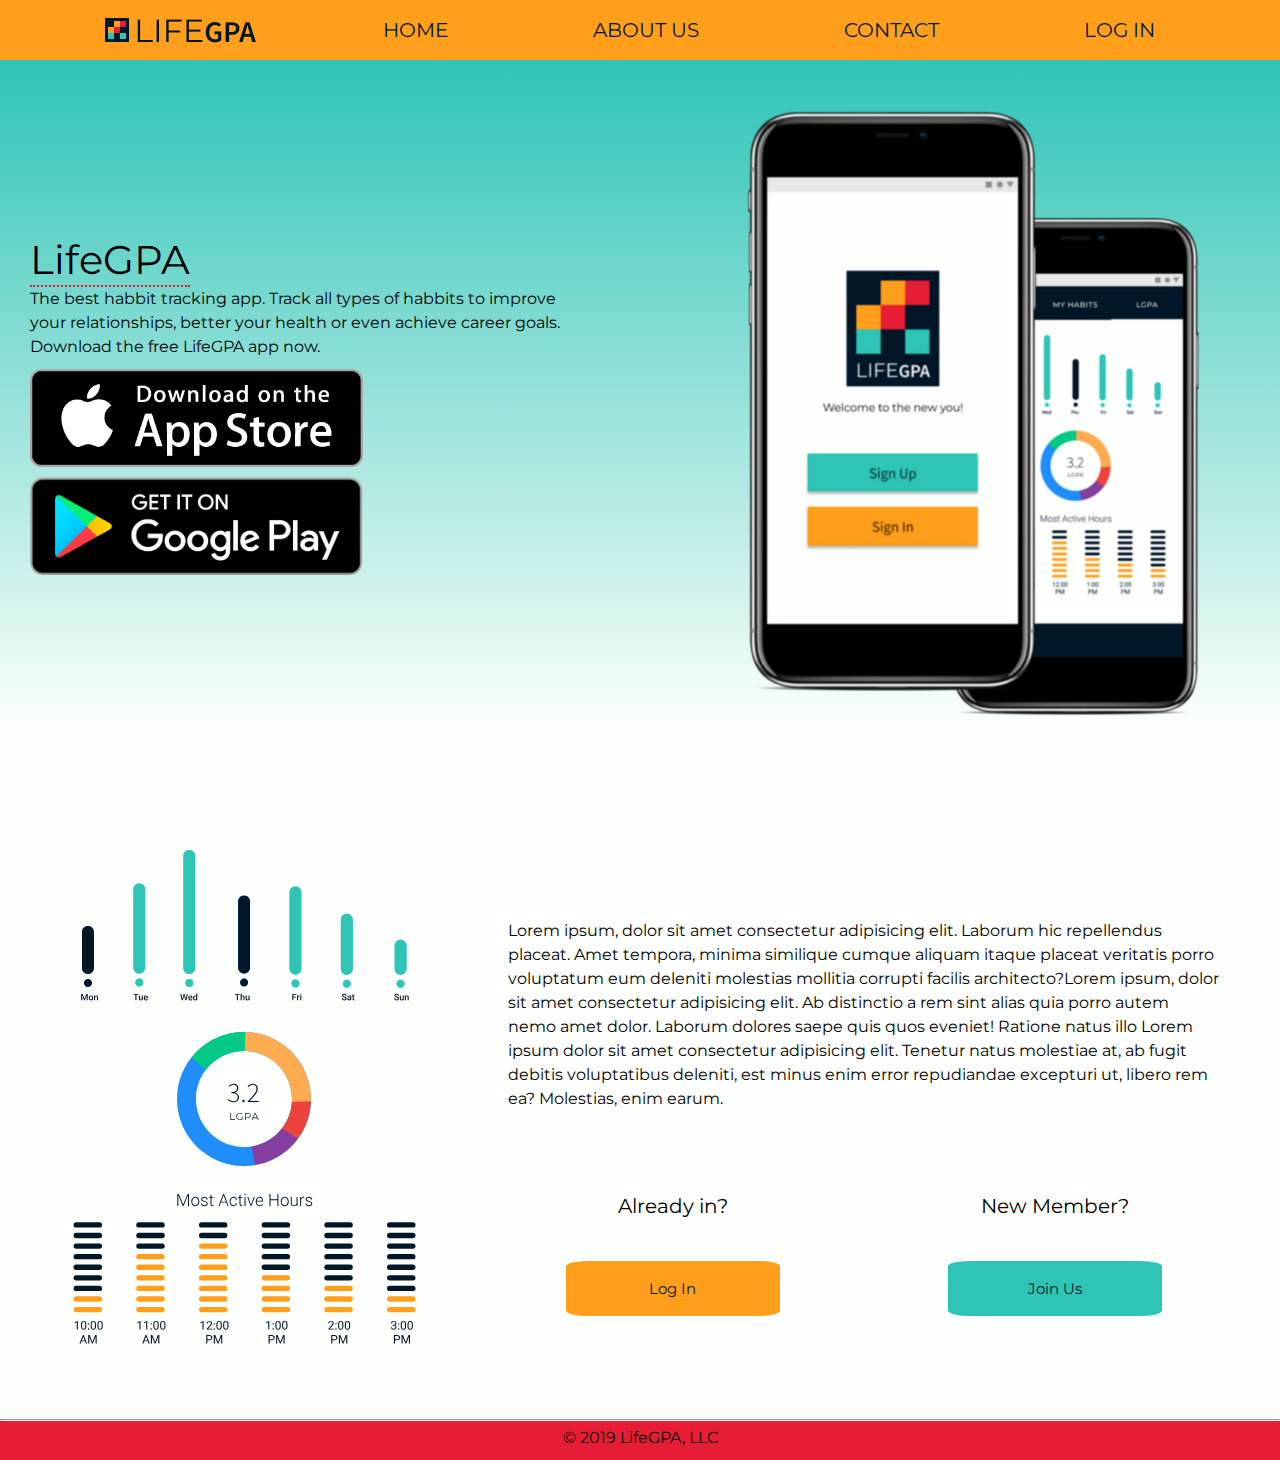
==== index.html @ 0ab8e8c6 "Updating Chages Day 2" ====
<!doctype html>

<html lang="en">
<head>
  <meta charset="utf-8">
  <link rel="stylesheet" href="animate.css"> 
  <!-- animation -->

  <title>LifeGPA</title>

  <link href="https://fonts.googleapis.com/css?family=Montserrat|Source+Sans+Pro&display=swap" rel="stylesheet">
  <link href="css/index.css" rel="stylesheet">

  <!--[if lt IE 9]>
    <script src="https://cdnjs.cloudflare.com/ajax/libs/html5shiv/3.7.3/html5shiv.js"></script>
  <![endif]-->
</head>
<body>
    <header>
        <nav>
            <div class="navBarItems">
                <img src = "design files/img/lifeGPALogoInline.png" alt="Life GPA logo in Nav Bar" class="navItem">
                <a href="#home" alt="Home Button" class="navItem">HOME</a>
                <a href="/about.html" alt="About Button" class="navItem">ABOUT US</a>
                <a href="#contact"alt="Contact Button" class="navItem">CONTACT</a>
                <a href="log in" alt="Log In Button" class="navItem">LOG IN</a>
            </div>
        </nav>
            
    </header>

    <section class="topSection">
        <div class="leftColumn">
            <h1 class="animated slideInLeft">
                LifeGPA
            </h1>
            <p class="animated slideInLeft">
            The best habbit tracking app. Track all types of habbits to improve your relationships, better your health or even achieve career goals. Download the free LifeGPA app now.
            </p>
            <img src="design files/img/LifeGPA+button-appstore.png" class="appIcons" alt="download from apple app store">
            <img src="design files/img/googlePlay.png" class="appIcons" alt="download from play store">
        </div>
        <div class="rightColumn">
            
            <img src="design files/img/doublePhone.png" alt="iPhone Screen with App Displayed">
        </div>

    </section>
    <section class="midSection">
        <img src="design files/img/graphsAllThree.svg" alt="bar graph info">
       <div class="midSectionInfo"> <p class="animated slideInRight">Lorem ipsum, dolor sit amet consectetur adipisicing elit. Laborum hic repellendus placeat. Amet tempora, minima similique cumque aliquam itaque placeat veritatis porro voluptatum eum deleniti molestias mollitia corrupti facilis architecto?Lorem ipsum, dolor sit amet consectetur adipisicing elit. Ab distinctio a rem sint alias quia porro autem nemo amet dolor. Laborum dolores saepe quis quos eveniet! Ratione natus illo Lorem ipsum dolor sit amet consectetur adipisicing elit. Tenetur natus molestiae at, ab fugit debitis voluptatibus deleniti, est minus enim error repudiandae excepturi ut, libero rem ea? Molestias, enim earum.</p>
        <div class="midSectionButtons">
            <div class="midSectionLogIn">
            <p>Already in?</p>
            <a href="Log In" alt="Log In Button" class="midSectionLogIn">Log In</a>
        </div><!-- //closes midSection Log In Button -->
        <div class="midSectionSignUp">
                <p>New Member?</p>
                <a href="#signUp" alt="Sign Up Button" class="midSectionSignUp">Join Us</a>
            </div><!-- //closes midSection Sign Up Button -->
    </div> <!-- closes midSection Buttons-->
    </div> <!--Closes midsection info-->
        
    </section><!--closes midsection-->
    </body>
    <footer>
        <hr>
        <p>© 2019 LifeGPA, LLC</p>
    </footer>
---- css/index.css ----
/* http://meyerweb.com/eric/tools/css/reset/ 
   v2.0 | 20110126
   License: none (public domain)
*/
html,
body,
div,
span,
applet,
object,
iframe,
h1,
h2,
h3,
h4,
h5,
h6,
p,
blockquote,
pre,
a,
abbr,
acronym,
address,
big,
cite,
code,
del,
dfn,
em,
img,
ins,
kbd,
q,
s,
samp,
small,
strike,
strong,
sub,
sup,
tt,
var,
b,
u,
i,
center,
dl,
dt,
dd,
ol,
ul,
li,
fieldset,
form,
label,
legend,
table,
caption,
tbody,
tfoot,
thead,
tr,
th,
td,
article,
aside,
canvas,
details,
embed,
figure,
figcaption,
footer,
header,
hgroup,
menu,
nav,
output,
ruby,
section,
summary,
time,
mark,
audio,
video {
  margin: 0;
  padding: 0;
  border: 0;
  font-size: 100%;
  font: inherit;
  vertical-align: baseline;
}
/* HTML5 display-role reset for older browsers */
article,
aside,
details,
figcaption,
figure,
footer,
header,
hgroup,
menu,
nav,
section {
  display: block;
}
body {
  line-height: 1;
}
ol,
ul {
  list-style: none;
}
blockquote,
q {
  quotes: none;
}
blockquote:before,
blockquote:after,
q:before,
q:after {
  content: '';
  content: none;
}
table {
  border-collapse: collapse;
  border-spacing: 0;
}
* {
  box-sizing: border-box;
}
html {
  font-size: 62.5%;
}
html,
body {
  font-family: 'Roboto', sans-serif;
}
h1,
h2,
h3,
h4,
h5 {
  font-family: 'Indie Flower', cursive;
}
h1 {
  font-size: 4rem;
}
h2 {
  font-size: 3.2rem;
  padding-bottom: 10px;
}
h4 {
  font-size: 2.5rem;
  padding-bottom: 10px;
}
p {
  line-height: 1.5;
  font-size: 1.6rem;
  padding-bottom: 10px;
}
img {
  max-width: 100%;
  height: auto;
}
.container {
  max-width: 800px;
  width: 100%;
  margin: 0 auto;
}
.navBarItems {
  display: flex;
  justify-content: space-evenly;
  align-items: center;
  font-family: 'Montserrat', sans-serif;
  font-size: 2em;
  background-color: #ff9f1c;
}
.navBarItems a:hover {
  background-color: #2EC4B6;
}
@media (max-width: 650px) {
  .navBarItems {
    display: flex;
    flex-direction: column;
    justify-content: space-around;
    text-align: justify;
    width: 100%;
    border-bottom: 2px solid #011627;
  }
}
a {
  text-decoration: none;
  padding: 20px;
  color: #011627;
}
@media (max-width: 500px) {
  a {
    border-bottom: 0px;
    border-right: 0px;
    padding: 5px;
  }
}
footer {
  background-color: #E71d36;
  text-align: center;
}
body {
  background-color: #fdfffc;
  font-family: 'Montserrat', sans-serif;
}
h1 {
  font-family: 'Montserrat', sans-serif;
  text-align: left;
  border-bottom: 2px dotted #E71d36;
}
.topSection {
  padding-top: 30px;
  display: flex;
  flex-direction: row;
  align-items: center;
  justify-content: space-between;
  background-image: linear-gradient(to bottom, #2EC4B6, #fdfffc);
}
@media (max-width: 500px) {
  .topSection {
    display: flex;
    flex-direction: column;
    align-items: center;
  }
}
.topSection .leftColumn {
  display: flex;
  flex-direction: column;
  justify-content: space-around;
  align-items: flex-start;
  width: 48%;
  padding: 30px;
  line-height: 5em;
}
@media (max-width: 500px) {
  .topSection .leftColumn {
    display: flex;
    flex-direction: column;
    justify-content: space-around;
    text-align: justify;
    width: 80%;
  }
}
.leftColumn {
  display: flex;
  flex-direction: column;
  align-items: center;
  justify-content: space-between;
}
.topSection .rightColumn {
  display: flex;
  flex-direction: column;
  justify-content: space-between;
  width: 50%;
}
@media (max-width: 500px) {
  .topSection .rightColumn {
    display: none;
  }
}
.appIcons {
  width: 60%;
  margin-bottom: 10px;
}
.midSection {
  display: flex;
  align-items: center;
  padding: 20px;
  margin-top: 50px;
}
@media (max-width: 500px) {
  .midSection {
    display: flex;
    flex-direction: column;
  }
}
.midSection p {
  padding: 4rem;
}
.midSection img {
  padding: 5rem;
}
@media (max-width: 800px) {
  .midSection img {
    display: none;
  }
}
.midSectionButtons {
  display: flex;
  justify-content: space-evenly;
  align-items: center;
}
.midSectionLogIn {
  border-radius: 10%;
  display: flex;
  justify-content: space-evenly;
  flex-direction: column;
  align-items: center;
  width: 45%;
}
.midSectionLogIn a {
  width: 60%;
  background-color: #ff9f1c;
  font-size: 1.5rem;
  font-family: 'Montserrat', sans-serif;
}
.midSectionLogIn p {
  font-size: 2rem;
}
.midSectionSignUp {
  border-radius: 10%;
  display: flex;
  justify-content: space-evenly;
  flex-direction: column;
  align-items: center;
  width: 45%;
}
.midSectionSignUp a {
  width: 60%;
  background-color: #2EC4B6;
  font-size: 1.5rem;
  font-family: 'Montserrat', sans-serif;
}
.midSectionSignUp p {
  font-size: 2rem;
}
.aboutBody {
  background-image: linear-gradient(to left, #2EC4B6, #fdfffc);
}
h1 {
  text-align: center;
}
.topAboutImage img {
  width: 100%;
  opacity: 0.7;
  margin-bottom: 50px;
  box-shadow: 0 4px 8px 0 rgba(0, 0, 0, 0.2), 0 6px 20px 0 rgba(0, 0, 0, 0.19);
}
@media (max-width: 500px) {
  .topAboutImage img {
    display: none;
  }
}
.aboutMainSection {
  display: flex;
  justify-content: space-around;
  align-items: top;
  padding: 40px;
}
@media (max-width: 500px) {
  .aboutMainSection {
    width: 100%;
    display: flex;
    flex-direction: column;
  }
}
.aboutMainSection .aboutMainLeftColumn {
  padding-right: 10px;
  width: 30%;
}
@media (max-width: 500px) {
  .aboutMainSection .aboutMainLeftColumn {
    display: flex;
    flex-direction: column;
    width: 100%;
    text-align: center;
  }
}
.aboutMainSection .aboutMainLeftColumn .aboutMainImageGraph1 {
  padding-top: 9rem;
}
@media (max-width: 800px) {
  .aboutMainSection .aboutMainLeftColumn .aboutMainImageGraph1 {
    display: none;
  }
}
.aboutMainSection .aboutMainLeftColumn .aboutMainImageGraph2 {
  padding-top: 9rem;
}
@media (max-width: 800px) {
  .aboutMainSection .aboutMainLeftColumn .aboutMainImageGraph2 {
    display: none;
  }
}
.aboutMainSection .aboutMainRightColumn {
  text-align: right;
  padding-left: 5rem;
  padding-top: 40px;
  width: 60%;
}
@media (max-width: 500px) {
  .aboutMainSection .aboutMainRightColumn {
    display: flex;
    flex-direction: column;
    width: 100%;
    text-align: justify;
    padding-top: 2rem;
    padding-left: 0rem;
  }
}
.aboutMainSection .aboutMainRightColumn p {
  padding-bottom: 5rem;
}
.aboutMainSection .aboutMainRightColumn .aboutAppButtons {
  display: flex;
  justify-content: space-between;
  align-items: center;
}
@media (max-width: 500px) {
  .aboutMainSection .aboutMainRightColumn .aboutAppButtons {
    display: flex;
    flex-direction: column;
    justify-content: space-between;
    align-items: center;
  }
}
.aboutMainSection .aboutMainRightColumn .aboutAppButtons img {
  padding-right: 40px;
  width: 40%;
}
@media (max-width: 500px) {
  .aboutMainSection .aboutMainRightColumn .aboutAppButtons img {
    display: flex;
    flex-direction: column;
    width: 100%;
    padding: 0px;
  }
}
.h1Meet {
  text-align: right;
  width: 100%;
  padding-right: 40px;
  border-bottom: 2px dotted #E71d36;
}
.meetTheTeam {
  display: flex;
  justify-content: space-between;
  align-items: center;
  flex-direction: column;
  padding: 40px;
}
.row1 {
  padding-top: 40px;
  display: flex;
  justify-content: space-around;
  align-items: flex-start;
}
@media (max-width: 500px) {
  .row1 {
    display: flex;
    flex-direction: column;
    justify-content: space-between;
    align-items: center;
  }
}
.row1 .teammate {
  display: flex;
  justify-content: space-between;
  align-items: center;
  flex-direction: column;
}
.row1 .teammate img {
  width: 250px;
  box-shadow: 0 4px 8px 0 rgba(0, 0, 0, 0.2), 0 6px 20px 0 rgba(0, 0, 0, 0.19);
  border-radius: 2%;
}
.row1 .teammate a {
  font-size: 1.5rem;
  background-color: #ff9f1c;
  border-radius: 5px;
  margin-top: 10px;
  box-shadow: 0 4px 8px 0 rgba(0, 0, 0, 0.2), 0 6px 20px 0 rgba(0, 0, 0, 0.19);
}
.row1 .teammate a:hover {
  opacity: 0.7;
  background-color: #E71d36;
}
.row1 .teammate p {
  width: 90%;
  text-align: justify;
  padding-top: 10px;
}
@media (max-width: 500px) {
  .row1 .teammate p {
    display: flex;
    flex-direction: column;
    justify-content: space-between;
    align-items: center;
    width: 100%;
    text-align: justify;
  }
}
.row2 {
  display: flex;
  justify-content: space-around;
  align-items: flex-start;
}
@media (max-width: 500px) {
  .row2 {
    display: flex;
    flex-direction: column;
    justify-content: space-between;
    align-items: center;
  }
}
.row2 .teammate {
  display: flex;
  justify-content: space-between;
  align-items: center;
  flex-direction: column;
}
.row2 .teammate img {
  width: 250px;
  box-shadow: 0 4px 8px 0 rgba(0, 0, 0, 0.2), 0 6px 20px 0 rgba(0, 0, 0, 0.19);
  border-radius: 2%;
}
.row2 .teammate a {
  font-size: 1.5rem;
  background-color: #ff9f1c;
  border-radius: 5px;
  margin-top: 10px;
  box-shadow: 0 4px 8px 0 rgba(0, 0, 0, 0.2), 0 6px 20px 0 rgba(0, 0, 0, 0.19);
}
.row2 .teammate a:hover {
  opacity: 0.7;
  background-color: #E71d36;
}
.row2 .teammate p {
  width: 90%;
  text-align: justify;
  padding-top: 10px;
}
@media (max-width: 500px) {
  .row2 .teammate p {
    display: flex;
    flex-direction: column;
    justify-content: space-between;
    align-items: center;
    width: 100%;
    text-align: justify;
  }
}
.row3 {
  display: flex;
  justify-content: space-around;
  align-items: flex-start;
}
@media (max-width: 500px) {
  .row3 {
    display: flex;
    flex-direction: column;
    justify-content: space-between;
    align-items: center;
  }
}
.row3 .teammate {
  display: flex;
  justify-content: space-between;
  align-items: center;
  flex-direction: column;
}
.row3 .teammate img {
  width: 250px;
  box-shadow: 0 4px 8px 0 rgba(0, 0, 0, 0.2), 0 6px 20px 0 rgba(0, 0, 0, 0.19);
  border-radius: 2%;
}
.row3 .teammate a {
  font-size: 1.5rem;
  background-color: #ff9f1c;
  border-radius: 5px;
  margin-top: 10px;
  box-shadow: 0 4px 8px 0 rgba(0, 0, 0, 0.2), 0 6px 20px 0 rgba(0, 0, 0, 0.19);
}
.row3 .teammate a:hover {
  opacity: 0.7;
  background-color: #E71d36;
}
.row3 .teammate p {
  width: 90%;
  padding-top: 10px;
  text-align: justify;
}
@media (max-width: 500px) {
  .row3 .teammate p {
    display: flex;
    flex-direction: column;
    justify-content: space-between;
    align-items: center;
    width: 100%;
    text-align: justify;
  }
}
.row4 {
  display: flex;
  justify-content: space-around;
  align-items: flex-start;
}
@media (max-width: 500px) {
  .row4 {
    display: flex;
    flex-direction: column;
    justify-content: space-between;
    align-items: center;
  }
}
.row4 .teammate {
  display: flex;
  justify-content: space-between;
  align-items: center;
  flex-direction: column;
}
.row4 .teammate img {
  width: 250px;
  border-radius: 2%;
  box-shadow: 0 4px 8px 0 rgba(0, 0, 0, 0.2), 0 6px 20px 0 rgba(0, 0, 0, 0.19);
}
.row4 .teammate a {
  font-size: 1.5rem;
  background-color: #ff9f1c;
  border-radius: 5px;
  margin-top: 10px;
  box-shadow: 0 4px 8px 0 rgba(0, 0, 0, 0.2), 0 6px 20px 0 rgba(0, 0, 0, 0.19);
}
.row4 .teammate a:hover {
  opacity: 0.7;
  background-color: #E71d36;
}
.row4 .teammate p {
  width: 90%;
  text-align: justify;
  padding-top: 10px;
}
@media (max-width: 500px) {
  .row4 .teammate p {
    display: flex;
    flex-direction: column;
    justify-content: space-between;
    align-items: center;
    width: 100%;
    text-align: justify;
  }
}
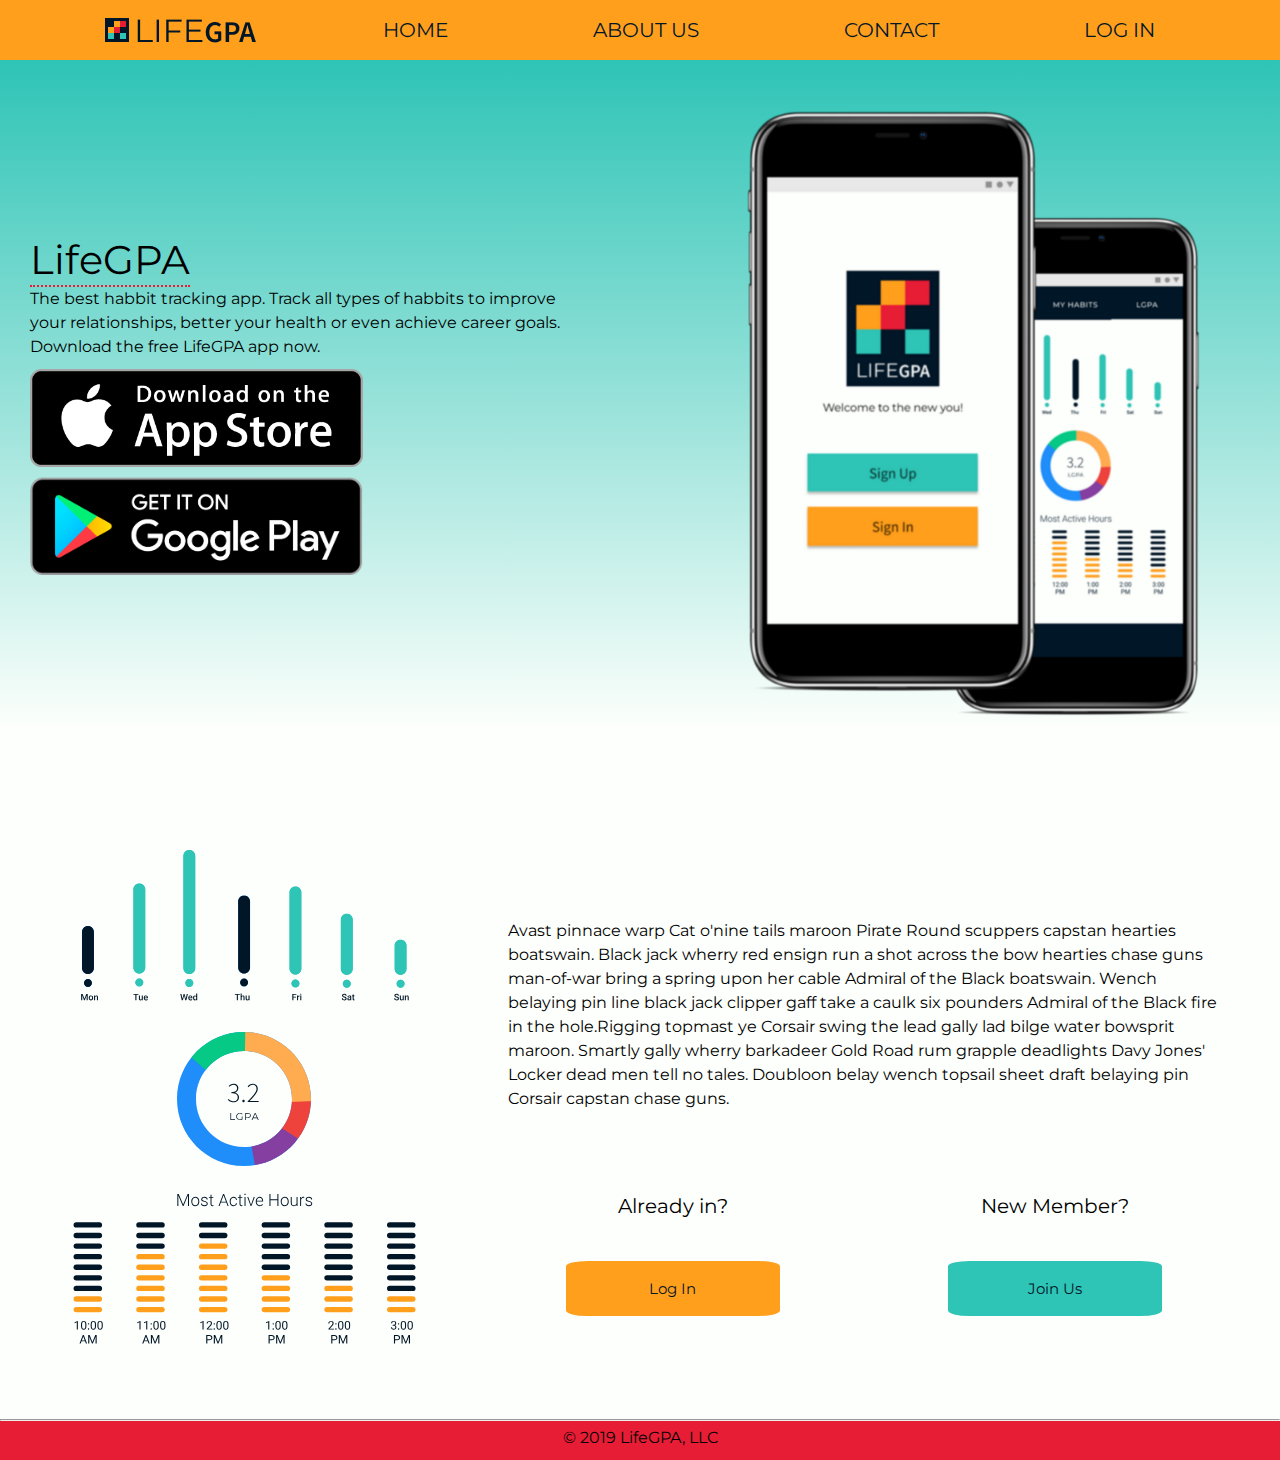
==== commit 7a7bcb25: "Updating" ====
--- a/index.html
+++ b/index.html
@@ -3,7 +3,7 @@
 <html lang="en">
 <head>
   <meta charset="utf-8">
-  <link rel="stylesheet" href="animate.css"> 
+  <link rel="stylesheet" href="css/animate.css"> 
   <!-- animation -->
 
   <title>LifeGPA</title>
@@ -15,7 +15,7 @@
     <script src="https://cdnjs.cloudflare.com/ajax/libs/html5shiv/3.7.3/html5shiv.js"></script>
   <![endif]-->
 </head>
-<body>
+<body class="homeBody">
     <header>
         <nav>
             <div class="navBarItems">
@@ -48,7 +48,7 @@
     </section>
     <section class="midSection">
         <img src="design files/img/graphsAllThree.svg" alt="bar graph info">
-       <div class="midSectionInfo"> <p class="animated slideInRight">Lorem ipsum, dolor sit amet consectetur adipisicing elit. Laborum hic repellendus placeat. Amet tempora, minima similique cumque aliquam itaque placeat veritatis porro voluptatum eum deleniti molestias mollitia corrupti facilis architecto?Lorem ipsum, dolor sit amet consectetur adipisicing elit. Ab distinctio a rem sint alias quia porro autem nemo amet dolor. Laborum dolores saepe quis quos eveniet! Ratione natus illo Lorem ipsum dolor sit amet consectetur adipisicing elit. Tenetur natus molestiae at, ab fugit debitis voluptatibus deleniti, est minus enim error repudiandae excepturi ut, libero rem ea? Molestias, enim earum.</p>
+       <div class="midSectionInfo"> <p class="animated slideInRight">Avast pinnace warp Cat o'nine tails maroon Pirate Round scuppers capstan hearties boatswain. Black jack wherry red ensign run a shot across the bow hearties chase guns man-of-war bring a spring upon her cable Admiral of the Black boatswain. Wench belaying pin line black jack clipper gaff take a caulk six pounders Admiral of the Black fire in the hole.Rigging topmast ye Corsair swing the lead gally lad bilge water bowsprit maroon. Smartly gally wherry barkadeer Gold Road rum grapple deadlights Davy Jones' Locker dead men tell no tales. Doubloon belay wench topsail sheet draft belaying pin Corsair capstan chase guns.</p>
         <div class="midSectionButtons">
             <div class="midSectionLogIn">
             <p>Already in?</p>
--- a/css/index.css
+++ b/css/index.css
@@ -175,6 +175,8 @@
   font-family: 'Montserrat', sans-serif;
   font-size: 2em;
   background-color: #ff9f1c;
+  border-bottom: 0px;
+  border-right: 0px;
 }
 .navBarItems a:hover {
   background-color: #2EC4B6;
@@ -187,14 +189,18 @@
     text-align: justify;
     width: 100%;
     border-bottom: 2px solid #011627;
+    border-bottom: 0px;
+    border-right: 0px;
   }
 }
 a {
   text-decoration: none;
   padding: 20px;
   color: #011627;
-}
-@media (max-width: 500px) {
+  border-bottom: 0px;
+  border-right: 0px;
+}
+@media (max-width: 650px) {
   a {
     border-bottom: 0px;
     border-right: 0px;
@@ -496,10 +502,25 @@
     text-align: justify;
   }
 }
+.row1 .lindsey,
+.row1 .krishan,
+.row1 .tim,
+.row1 .adam,
+.row1 .blaine,
+.row1 .christian,
+.row1 .mario,
+.row1 .marco {
+  margin: 15px;
+}
 .row2 {
   display: flex;
   justify-content: space-around;
   align-items: flex-start;
+}
+.row2 .christian,
+.row2 .mario,
+.row2 .marco {
+  margin: 15px;
 }
 @media (max-width: 500px) {
   .row2 {
@@ -551,6 +572,11 @@
   justify-content: space-around;
   align-items: flex-start;
 }
+.row3 .adam,
+.row3 .blaine,
+.row3 .marco {
+  margin: 15px;
+}
 @media (max-width: 500px) {
   .row3 {
     display: flex;
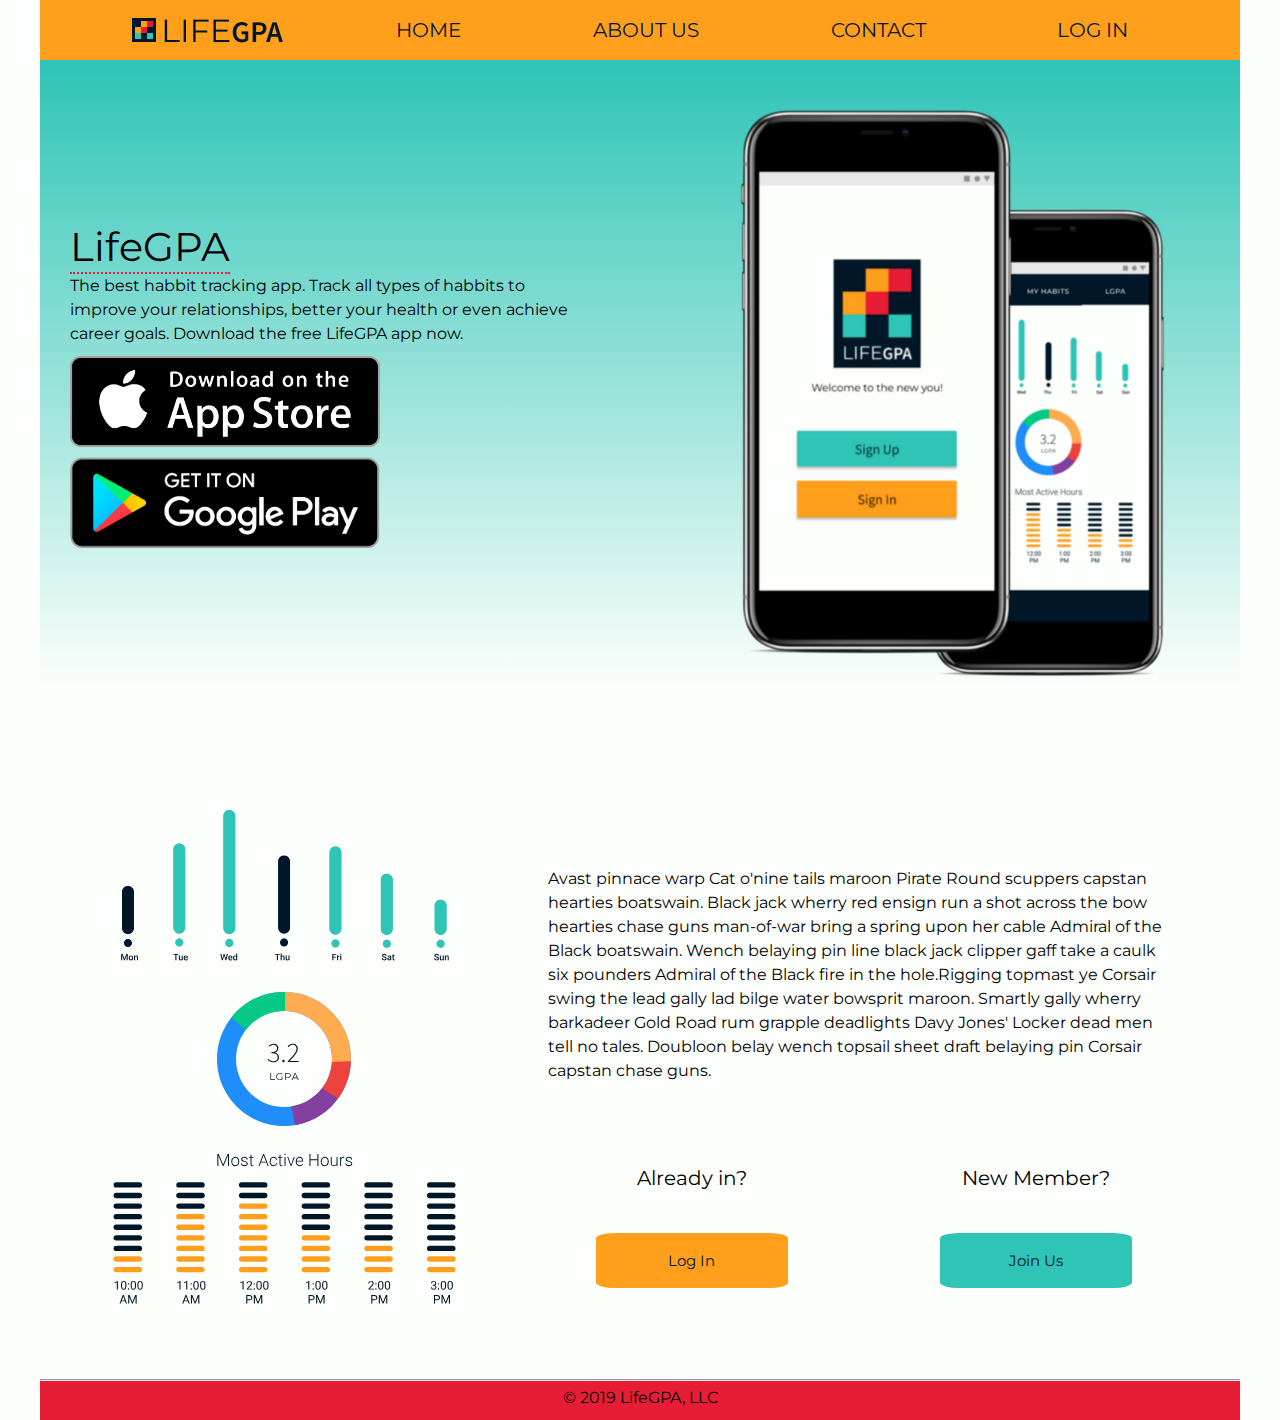
==== commit c37ef6d6: "sizing fixes" ====
--- a/index.html
+++ b/index.html
@@ -15,7 +15,7 @@
     <script src="https://cdnjs.cloudflare.com/ajax/libs/html5shiv/3.7.3/html5shiv.js"></script>
   <![endif]-->
 </head>
-<body class="homeBody">
+<body class="container homeBody">
     <header>
         <nav>
             <div class="navBarItems">
@@ -62,8 +62,8 @@
     </div> <!--Closes midsection info-->
         
     </section><!--closes midsection-->
-    </body>
+
     <footer>
         <hr>
         <p>© 2019 LifeGPA, LLC</p>
-    </footer>
+    </footer>    </body>
--- a/css/index.css
+++ b/css/index.css
@@ -163,11 +163,13 @@
   max-width: 100%;
   height: auto;
 }
+
 .container {
-  max-width: 800px;
+  max-width: 1200px;
   width: 100%;
   margin: 0 auto;
 }
+
 .navBarItems {
   display: flex;
   justify-content: space-evenly;
@@ -339,6 +341,7 @@
 .aboutBody {
   background-image: linear-gradient(to left, #2EC4B6, #fdfffc);
 }
+
 h1 {
   text-align: center;
 }
@@ -442,15 +445,17 @@
   text-align: right;
   width: 100%;
   padding-right: 40px;
+  margin-bottom: 40px;
   border-bottom: 2px dotted #E71d36;
 }
 .meetTheTeam {
   display: flex;
-  justify-content: space-between;
-  align-items: center;
-  flex-direction: column;
-  padding: 40px;
-}
+  justify-content: space-evenly;
+  align-items: center;
+}
+.meetTheTeam h1{
+    margin-bottom: 40px;
+  }
 .row1 {
   padding-top: 40px;
   display: flex;
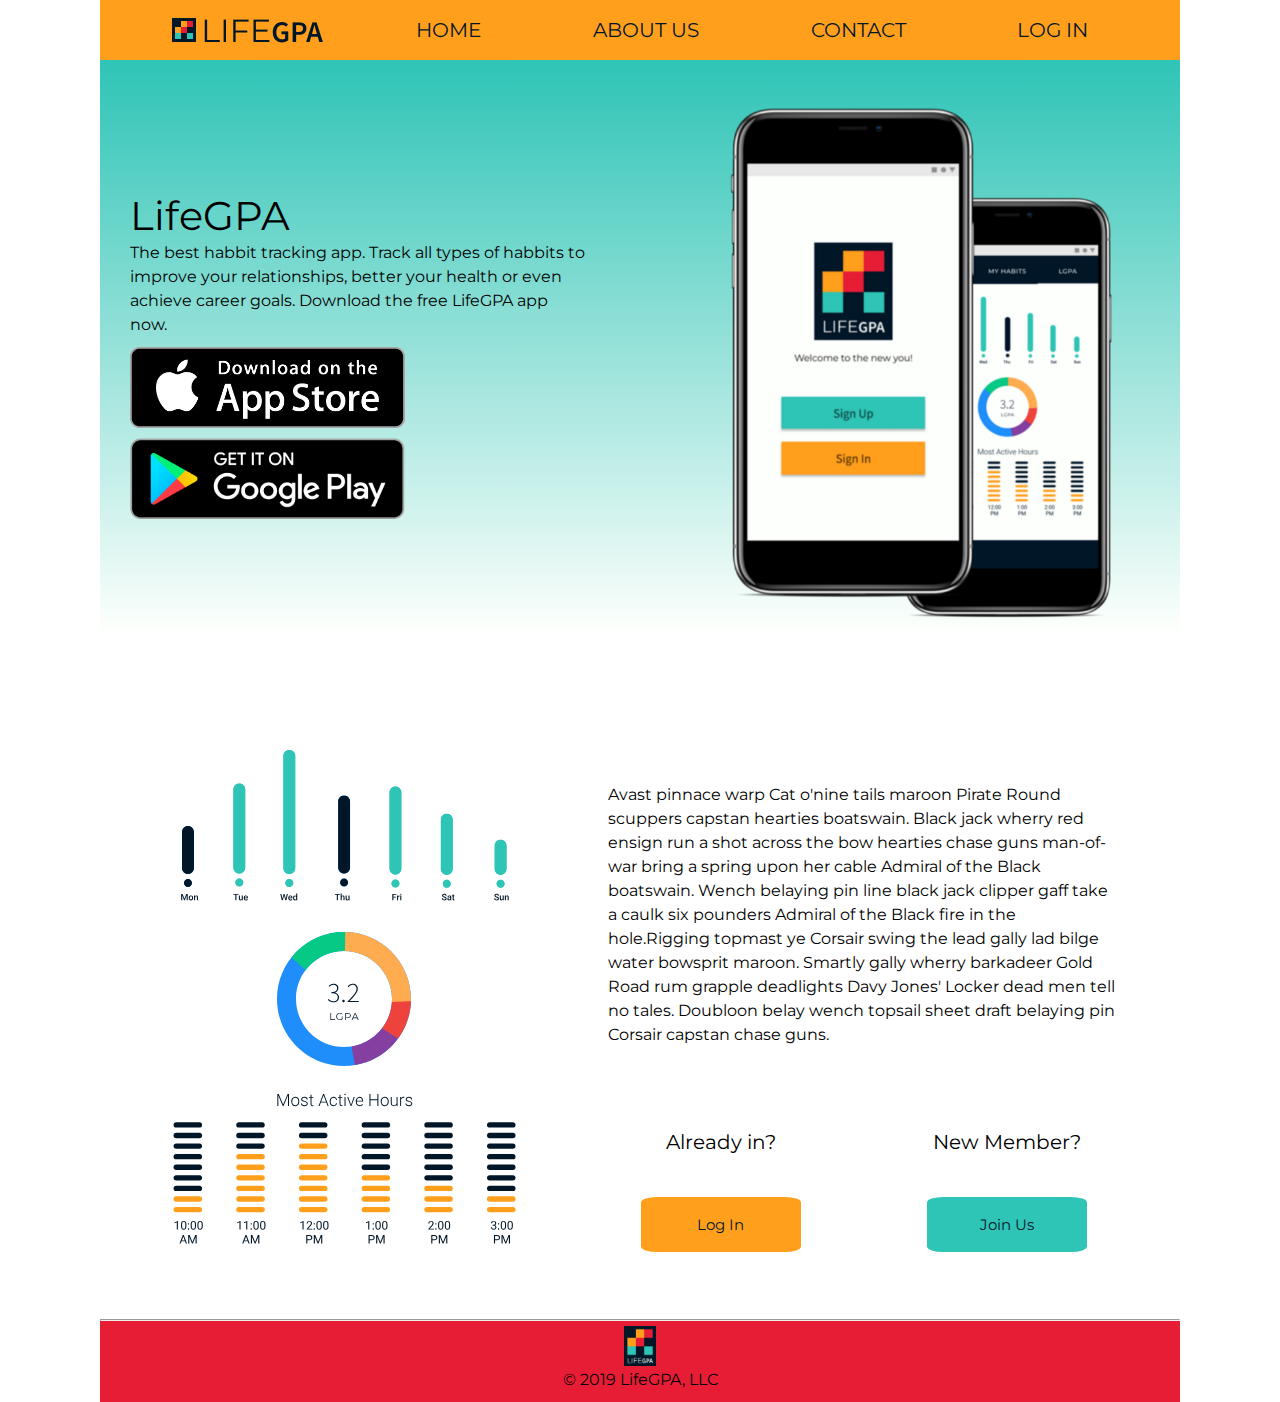
==== commit 913d7e90: "cleaned up css code and added logo to footer, fixed padding on mobile" ====
--- a/index.html
+++ b/index.html
@@ -65,5 +65,7 @@
 
     <footer>
         <hr>
+        <img src="design files/img/LifeGPA+Logo+Block+w+Text.png" class="footerImg" alt="lifeGPA logo">
         <p>© 2019 LifeGPA, LLC</p>
+
     </footer>    </body>
--- a/css/index.css
+++ b/css/index.css
@@ -163,13 +163,11 @@
   max-width: 100%;
   height: auto;
 }
-
 .container {
-  max-width: 1200px;
+  max-width: 800px;
   width: 100%;
   margin: 0 auto;
 }
-
 .navBarItems {
   display: flex;
   justify-content: space-evenly;
@@ -213,14 +211,15 @@
   background-color: #E71d36;
   text-align: center;
 }
+footer .footerImg {
+  width: 3%;
+}
 body {
-  background-color: #fdfffc;
   font-family: 'Montserrat', sans-serif;
 }
 h1 {
   font-family: 'Montserrat', sans-serif;
   text-align: left;
-  border-bottom: 2px dotted #E71d36;
 }
 .topSection {
   padding-top: 30px;
@@ -341,7 +340,6 @@
 .aboutBody {
   background-image: linear-gradient(to left, #2EC4B6, #fdfffc);
 }
-
 h1 {
   text-align: center;
 }
@@ -362,11 +360,13 @@
   align-items: top;
   padding: 40px;
 }
-@media (max-width: 500px) {
+@media (max-width: 800px) {
   .aboutMainSection {
     width: 100%;
     display: flex;
     flex-direction: column;
+    align-items: center;
+    text-align: justify;
   }
 }
 .aboutMainSection .aboutMainLeftColumn {
@@ -405,12 +405,18 @@
 }
 @media (max-width: 500px) {
   .aboutMainSection .aboutMainRightColumn {
+    width: 48%;
+  }
+}
+@media (max-width: 800px) {
+  .aboutMainSection .aboutMainRightColumn {
     display: flex;
     flex-direction: column;
     width: 100%;
     text-align: justify;
     padding-top: 2rem;
     padding-left: 0rem;
+    align-items: center;
   }
 }
 .aboutMainSection .aboutMainRightColumn p {
@@ -427,6 +433,7 @@
     flex-direction: column;
     justify-content: space-between;
     align-items: center;
+    width: 48%;
   }
 }
 .aboutMainSection .aboutMainRightColumn .aboutAppButtons img {
@@ -441,239 +448,26 @@
     padding: 0px;
   }
 }
-.h1Meet {
-  text-align: right;
-  width: 100%;
-  padding-right: 40px;
-  margin-bottom: 40px;
-  border-bottom: 2px dotted #E71d36;
-}
 .meetTheTeam {
   display: flex;
   justify-content: space-evenly;
   align-items: center;
 }
-.meetTheTeam h1{
-    margin-bottom: 40px;
-  }
-.row1 {
-  padding-top: 40px;
-  display: flex;
-  justify-content: space-around;
-  align-items: flex-start;
-}
-@media (max-width: 500px) {
-  .row1 {
-    display: flex;
-    flex-direction: column;
-    justify-content: space-between;
-    align-items: center;
-  }
-}
-.row1 .teammate {
-  display: flex;
-  justify-content: space-between;
-  align-items: center;
-  flex-direction: column;
-}
-.row1 .teammate img {
-  width: 250px;
-  box-shadow: 0 4px 8px 0 rgba(0, 0, 0, 0.2), 0 6px 20px 0 rgba(0, 0, 0, 0.19);
-  border-radius: 2%;
-}
-.row1 .teammate a {
-  font-size: 1.5rem;
-  background-color: #ff9f1c;
-  border-radius: 5px;
-  margin-top: 10px;
-  box-shadow: 0 4px 8px 0 rgba(0, 0, 0, 0.2), 0 6px 20px 0 rgba(0, 0, 0, 0.19);
-}
-.row1 .teammate a:hover {
-  opacity: 0.7;
-  background-color: #E71d36;
-}
-.row1 .teammate p {
-  width: 90%;
-  text-align: justify;
-  padding-top: 10px;
-}
-@media (max-width: 500px) {
-  .row1 .teammate p {
-    display: flex;
-    flex-direction: column;
-    justify-content: space-between;
-    align-items: center;
-    width: 100%;
-    text-align: justify;
-  }
-}
-.row1 .lindsey,
-.row1 .krishan,
-.row1 .tim,
-.row1 .adam,
-.row1 .blaine,
-.row1 .christian,
-.row1 .mario,
-.row1 .marco {
-  margin: 15px;
-}
-.row2 {
-  display: flex;
-  justify-content: space-around;
-  align-items: flex-start;
-}
-.row2 .christian,
-.row2 .mario,
-.row2 .marco {
-  margin: 15px;
-}
-@media (max-width: 500px) {
-  .row2 {
-    display: flex;
-    flex-direction: column;
-    justify-content: space-between;
-    align-items: center;
-  }
-}
-.row2 .teammate {
-  display: flex;
-  justify-content: space-between;
-  align-items: center;
-  flex-direction: column;
-}
-.row2 .teammate img {
-  width: 250px;
-  box-shadow: 0 4px 8px 0 rgba(0, 0, 0, 0.2), 0 6px 20px 0 rgba(0, 0, 0, 0.19);
-  border-radius: 2%;
-}
-.row2 .teammate a {
-  font-size: 1.5rem;
-  background-color: #ff9f1c;
-  border-radius: 5px;
-  margin-top: 10px;
-  box-shadow: 0 4px 8px 0 rgba(0, 0, 0, 0.2), 0 6px 20px 0 rgba(0, 0, 0, 0.19);
-}
-.row2 .teammate a:hover {
-  opacity: 0.7;
-  background-color: #E71d36;
-}
-.row2 .teammate p {
-  width: 90%;
-  text-align: justify;
-  padding-top: 10px;
-}
-@media (max-width: 500px) {
-  .row2 .teammate p {
-    display: flex;
-    flex-direction: column;
-    justify-content: space-between;
-    align-items: center;
-    width: 100%;
-    text-align: justify;
-  }
-}
-.row3 {
-  display: flex;
-  justify-content: space-around;
-  align-items: flex-start;
-}
-.row3 .adam,
-.row3 .blaine,
-.row3 .marco {
-  margin: 15px;
-}
-@media (max-width: 500px) {
-  .row3 {
-    display: flex;
-    flex-direction: column;
-    justify-content: space-between;
-    align-items: center;
-  }
-}
-.row3 .teammate {
-  display: flex;
-  justify-content: space-between;
-  align-items: center;
-  flex-direction: column;
-}
-.row3 .teammate img {
-  width: 250px;
-  box-shadow: 0 4px 8px 0 rgba(0, 0, 0, 0.2), 0 6px 20px 0 rgba(0, 0, 0, 0.19);
-  border-radius: 2%;
-}
-.row3 .teammate a {
-  font-size: 1.5rem;
-  background-color: #ff9f1c;
-  border-radius: 5px;
-  margin-top: 10px;
-  box-shadow: 0 4px 8px 0 rgba(0, 0, 0, 0.2), 0 6px 20px 0 rgba(0, 0, 0, 0.19);
-}
-.row3 .teammate a:hover {
-  opacity: 0.7;
-  background-color: #E71d36;
-}
-.row3 .teammate p {
-  width: 90%;
-  padding-top: 10px;
-  text-align: justify;
-}
-@media (max-width: 500px) {
-  .row3 .teammate p {
-    display: flex;
-    flex-direction: column;
-    justify-content: space-between;
-    align-items: center;
-    width: 100%;
-    text-align: justify;
-  }
-}
-.row4 {
-  display: flex;
-  justify-content: space-around;
-  align-items: flex-start;
-}
-@media (max-width: 500px) {
-  .row4 {
-    display: flex;
-    flex-direction: column;
-    justify-content: space-between;
-    align-items: center;
-  }
-}
-.row4 .teammate {
-  display: flex;
-  justify-content: space-between;
-  align-items: center;
-  flex-direction: column;
-}
-.row4 .teammate img {
-  width: 250px;
-  border-radius: 2%;
-  box-shadow: 0 4px 8px 0 rgba(0, 0, 0, 0.2), 0 6px 20px 0 rgba(0, 0, 0, 0.19);
-}
-.row4 .teammate a {
-  font-size: 1.5rem;
-  background-color: #ff9f1c;
-  border-radius: 5px;
-  margin-top: 10px;
-  box-shadow: 0 4px 8px 0 rgba(0, 0, 0, 0.2), 0 6px 20px 0 rgba(0, 0, 0, 0.19);
-}
-.row4 .teammate a:hover {
-  opacity: 0.7;
-  background-color: #E71d36;
-}
-.row4 .teammate p {
-  width: 90%;
-  text-align: justify;
-  padding-top: 10px;
-}
-@media (max-width: 500px) {
-  .row4 .teammate p {
-    display: flex;
-    flex-direction: column;
-    justify-content: space-between;
-    align-items: center;
-    width: 100%;
-    text-align: justify;
-  }
-}
+@media (max-width: 768px) {
+  .meetTheTeam {
+    padding: 3% 15%;
+  }
+}
+.meetTheTeam h1 {
+  margin-bottom: 30px;
+}
+.aboutBody {
+  max-width: 1080px;
+  min-width: 450px;
+  margin: 0 auto;
+}
+.homeBody {
+  max-width: 1080px;
+  min-width: 450px;
+  margin: 0 auto;
+}
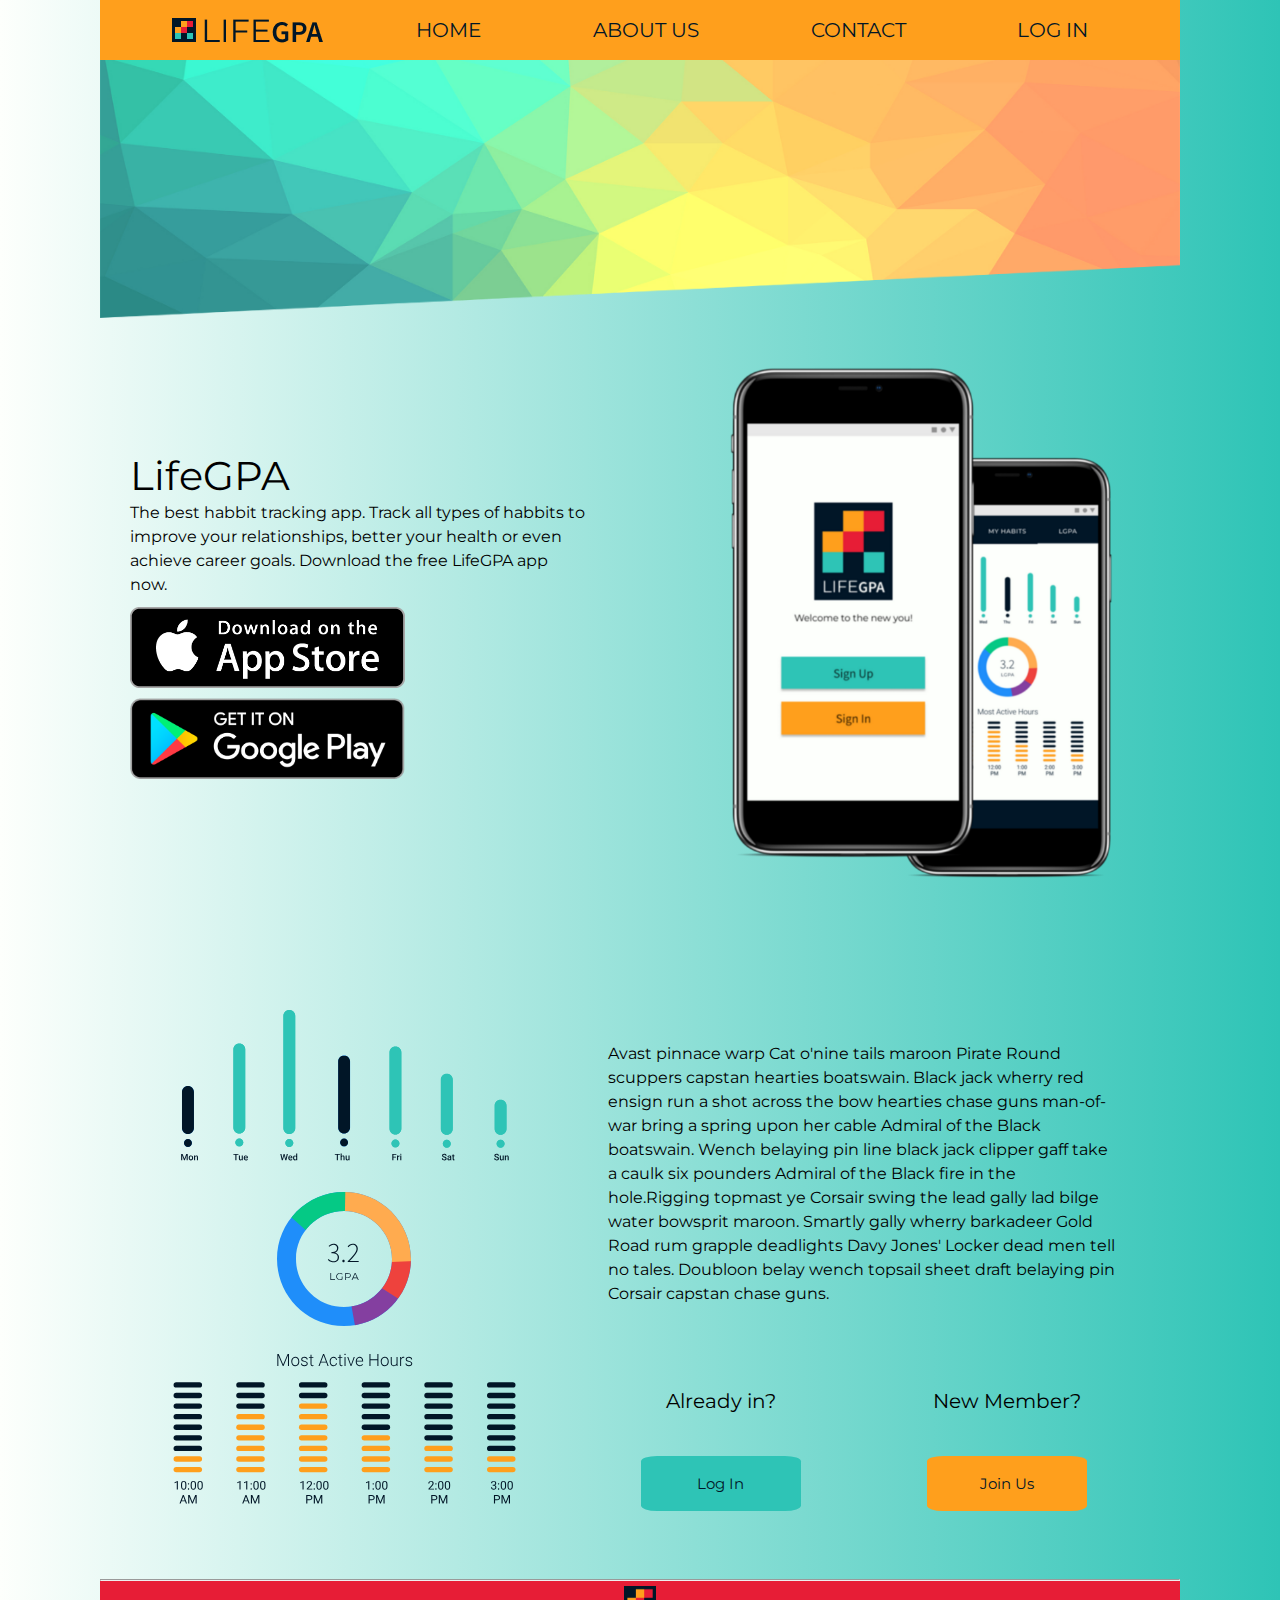
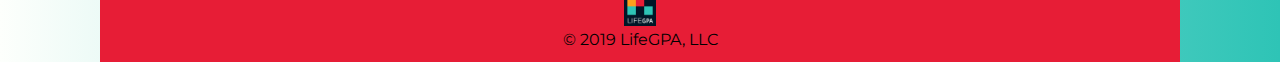
==== commit ca09b035: "added Header" ====
--- a/index.html
+++ b/index.html
@@ -22,10 +22,12 @@
                 <img src = "design files/img/lifeGPALogoInline.png" alt="Life GPA logo in Nav Bar" class="navItem">
                 <a href="#home" alt="Home Button" class="navItem">HOME</a>
                 <a href="/about.html" alt="About Button" class="navItem">ABOUT US</a>
-                <a href="#contact"alt="Contact Button" class="navItem">CONTACT</a>
+                <a href="contact.html"alt="Contact Button" class="navItem">CONTACT</a>
                 <a href="log in" alt="Log In Button" class="navItem">LOG IN</a>
             </div>
         </nav>
+        <img src="design files/img/websitesRESIZE-header-background.png">
+
             
     </header>
 
--- a/css/index.css
+++ b/css/index.css
@@ -227,7 +227,6 @@
   flex-direction: row;
   align-items: center;
   justify-content: space-between;
-  background-image: linear-gradient(to bottom, #2EC4B6, #fdfffc);
 }
 @media (max-width: 500px) {
   .topSection {
@@ -313,27 +312,27 @@
 }
 .midSectionLogIn a {
   width: 60%;
+  background-color: #2EC4B6;
+  font-size: 1.5rem;
+  font-family: 'Montserrat', sans-serif;
+}
+.midSectionLogIn p {
+  font-size: 2rem;
+}
+.midSectionSignUp {
+  border-radius: 10%;
+  display: flex;
+  justify-content: space-evenly;
+  flex-direction: column;
+  align-items: center;
+  width: 45%;
+}
+.midSectionSignUp a {
+  width: 60%;
   background-color: #ff9f1c;
   font-size: 1.5rem;
   font-family: 'Montserrat', sans-serif;
 }
-.midSectionLogIn p {
-  font-size: 2rem;
-}
-.midSectionSignUp {
-  border-radius: 10%;
-  display: flex;
-  justify-content: space-evenly;
-  flex-direction: column;
-  align-items: center;
-  width: 45%;
-}
-.midSectionSignUp a {
-  width: 60%;
-  background-color: #2EC4B6;
-  font-size: 1.5rem;
-  font-family: 'Montserrat', sans-serif;
-}
 .midSectionSignUp p {
   font-size: 2rem;
 }
@@ -345,9 +344,8 @@
 }
 .topAboutImage img {
   width: 100%;
-  opacity: 0.7;
+  opacity: 1;
   margin-bottom: 50px;
-  box-shadow: 0 4px 8px 0 rgba(0, 0, 0, 0.2), 0 6px 20px 0 rgba(0, 0, 0, 0.19);
 }
 @media (max-width: 500px) {
   .topAboutImage img {
@@ -463,11 +461,23 @@
 }
 .aboutBody {
   max-width: 1080px;
-  min-width: 450px;
   margin: 0 auto;
 }
 .homeBody {
+  background-image: linear-gradient(to left, #2EC4B6, #fdfffc);
   max-width: 1080px;
-  min-width: 450px;
   margin: 0 auto;
 }
+.contactTopImage {
+  position: relative;
+  text-align: center;
+  color: #E71d36;
+  font-family: 'Source Sans Pro', sans-serif;
+  font-weight: bolder;
+}
+.contactTopImage .contactH1Questions {
+  position: absolute;
+  top: 50%;
+  left: 50%;
+  transform: translate(-50%, -50%);
+}
